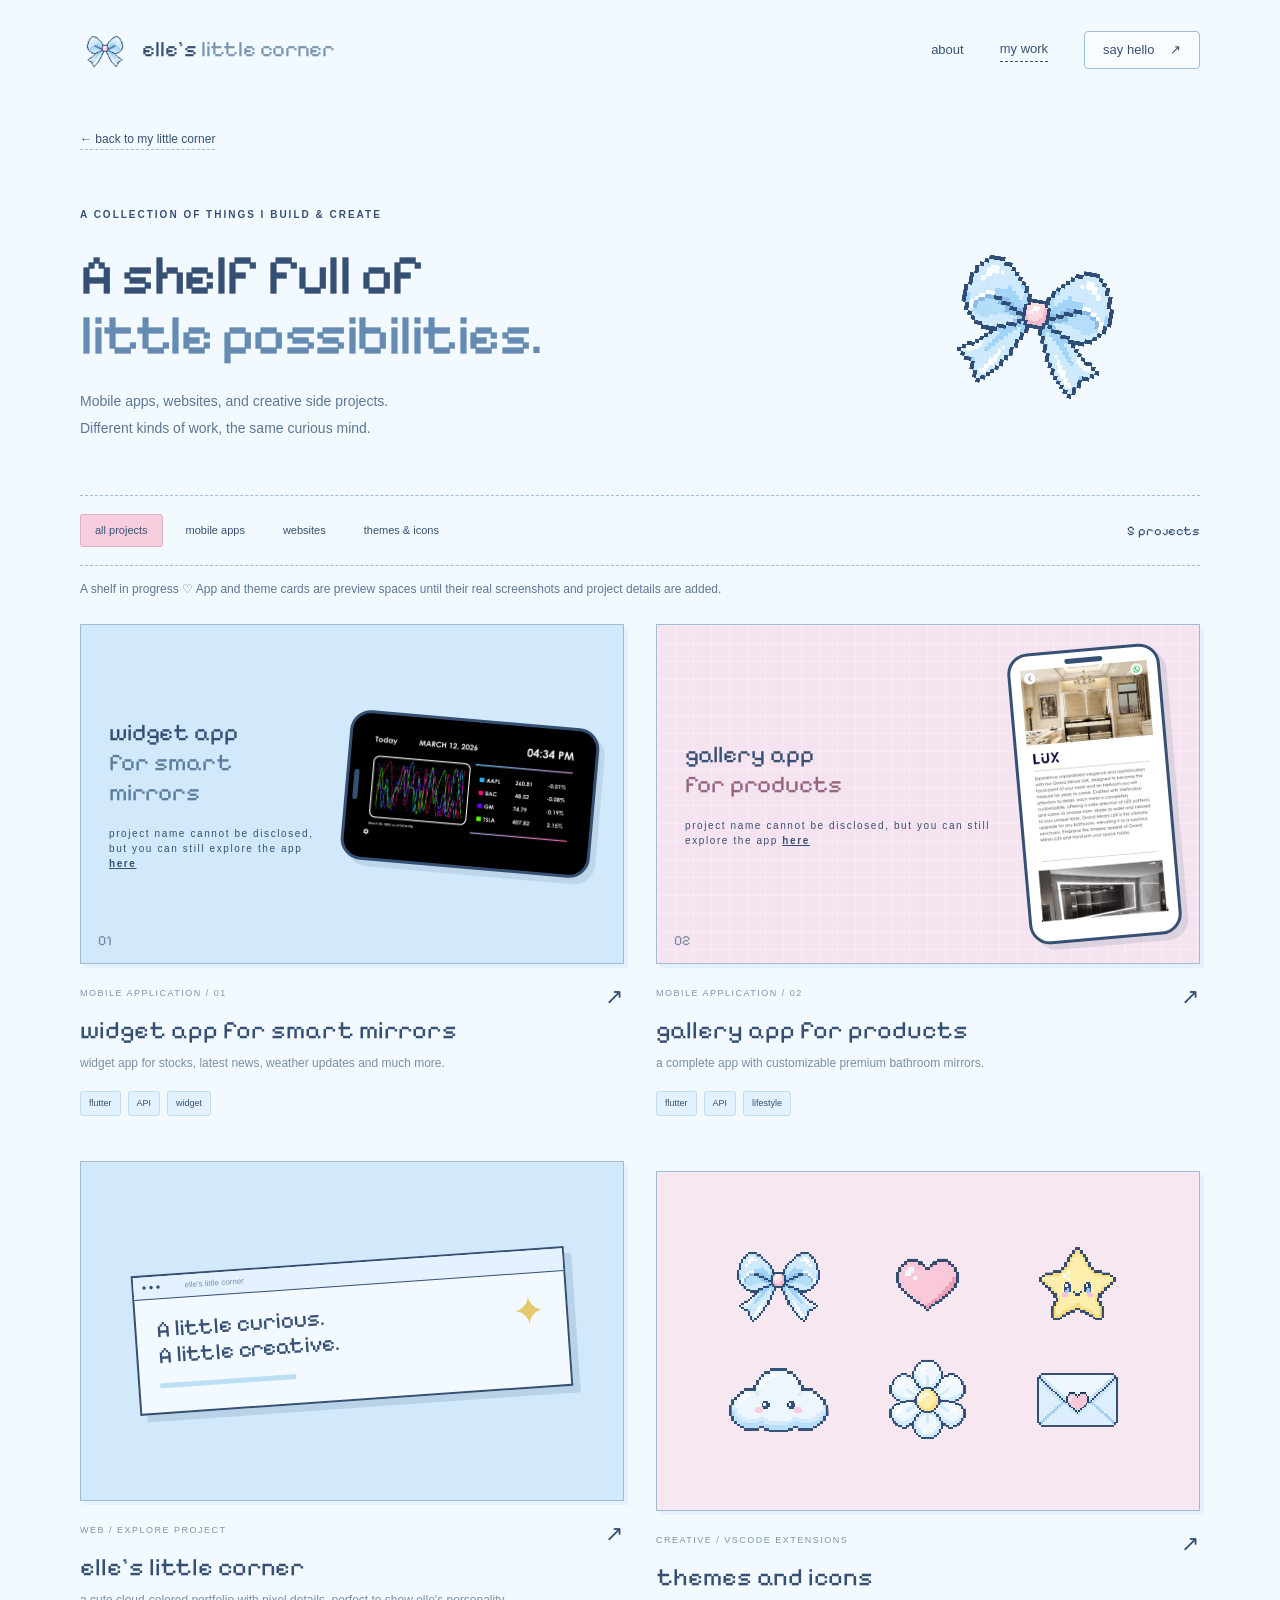
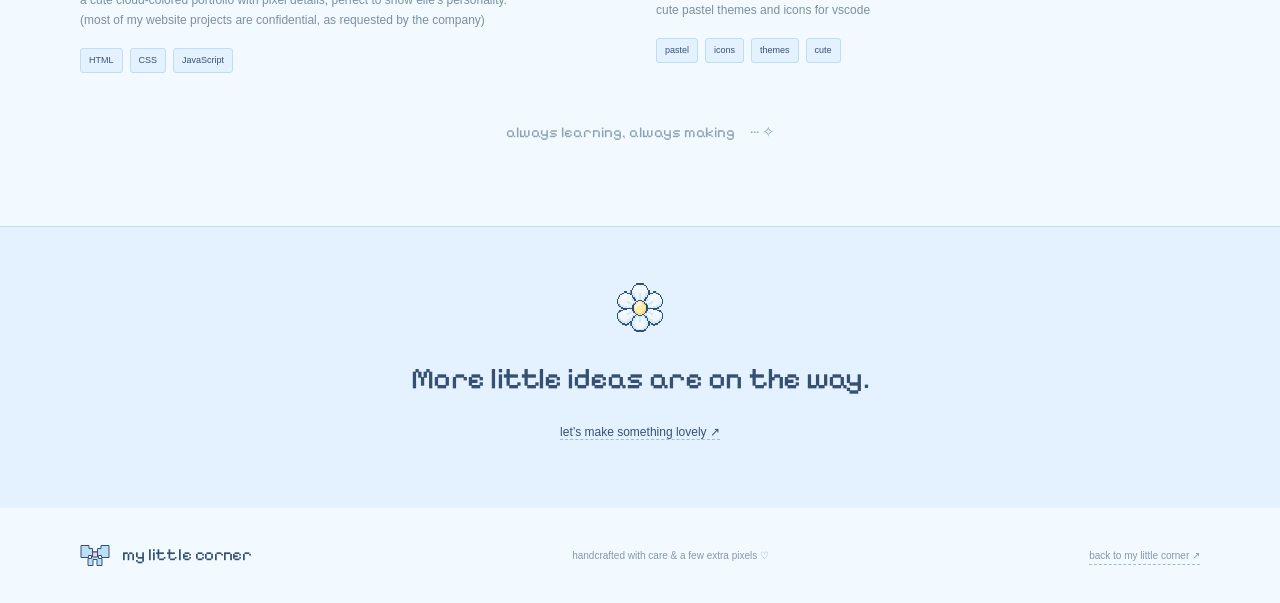
==== projects.html @ 8dd71b76 "Fresh Start" ====
<!doctype html>
<html lang="en">
    <head>
        <meta charset="utf-8" />
        <meta name="viewport" content="width=device-width, initial-scale=1.0" />
        <title>Project Shelf — Elle’s Little Corner</title>
        <meta name="description" content="Explore my mobile apps, websites, VS Code themes, and pixel icons." />
        <link rel="stylesheet" href="style.css" />
    </head>
    <body>
        <svg class="sprite-defs" xmlns="http://www.w3.org/2000/svg">
            <defs>
                <symbol id="cloud" viewBox="0 0 100 50"><path d="M10 40V20H25V10H40V0H65V10H80V20H90V30H100V50H0V40Z" fill="currentColor" /></symbol>
                <symbol id="star" viewBox="0 0 32 32"><path d="M12 0H20V10H30V20H20V32H12V20H2V10H12Z" fill="currentColor" /></symbol>
                <symbol id="heart" viewBox="0 0 24 24"><path d="M2 4H10V7H14V4H22V14H19V17H16V20H13V23H11V20H8V17H5V14H2Z" fill="currentColor" /></symbol>
                <symbol id="bow" viewBox="0 0 60 44">
                    <path d="M2 2H18V8H25V15H35V8H42V2H58V26H43V22H37V28H44V42H34V30H26V42H16V28H23V22H17V26H2Z" fill="#BCDFF5" stroke="#365074" stroke-width="2" />
                    <path d="M25 15H35V25H25Z" fill="#F8CEDF" stroke="#365074" stroke-width="2" />
                </symbol>
            </defs>
        </svg>
        <header>
            <a class="brand" href="index.html">
                <img src="icons/ribbon.png" class="header-icon" alt="Elle's Little Corner" />
                <span>elle's <span class="brand-dot">little corner</span></span>
            </a>
            <nav aria-label="Main navigation">
                <a href="index.html#about">about</a><a href="projects.html" aria-current="page">my work</a><a href="index.html#contact" class="nav-contact">say hello <span>↗</span></a>
            </nav>
        </header>
        <main class="showcase-main">
            <section class="section showcase-section" aria-labelledby="showcase-title">
                <a class="back-link" href="index.html#work">← back to my little corner</a>
                <div class="showcase-heading">
                    <div class="eyebrow">a collection of things i build &amp; create</div>
                    <h1 id="showcase-title">A shelf full of<br /><span>little possibilities.</span></h1>
                    <p>Mobile apps, websites, and creative side projects.<br />Different kinds of work, the same curious mind.</p>
                    <img src="icons/ribbon.png" alt="" class="showcase-bow" />
                </div>
                <div class="gallery-toolbar">
                    <div class="filters" aria-label="Filter projects"><button type="button" class="active" data-filter="all" aria-pressed="true">all projects</button><button type="button" data-filter="mobile" aria-pressed="false">mobile apps</button><button type="button" data-filter="web" aria-pressed="false">websites</button><button type="button" data-filter="creative" aria-pressed="false">themes &amp; icons</button></div>
                    <span id="project-count" role="status" aria-live="polite">5 projects</span>
                </div>
                <p class="showcase-note">A shelf in progress ♡ App and theme cards are preview spaces until their real screenshots and project details are added.</p>
                <div class="projects showcase-grid">
                    <button type="button" class="project" data-category="mobile" data-kind="mobile" aria-label="View mobile app project 01 placeholder">
                        <div class="project-art mobile-art mobile-art-blue">
                            <div class="mockup-label">
                                widget app<br /><em>for smart mirrors</em><span>project name cannot be disclosed, but you can still explore the app <a href="https://www.evervue.com/app/" target="_blank">here</a></span>
                            </div>
                            <div class="phone-mockup" aria-hidden="true">
                                <div class="phone-camera"></div>
                                <img src="assets/mirrorfeeds.png" class="img-responsive" />
                            </div>
                            <span class="project-num">01</span>
                        </div>
                        <div class="project-meta"><span>MOBILE APPLICATION / 01</span><span aria-hidden="true">↗</span></div>
                        <h3>widget app for smart mirrors</h3>
                        <p>widget app for stocks, latest news, weather updates and much more.</p>
                        <div class="project-tags"><span class="project-tag">flutter</span><span class="project-tag">API</span><span class="project-tag">widget</span></div>
                    </button>
                    <button type="button" class="project" data-category="mobile" data-kind="mobile" aria-label="View mobile app project 02 placeholder">
                        <div class="project-art mobile-art mobile-art-pink">
                            <div class="mockup-label">
                                gallery app<br /><em>for products</em><span>project name cannot be disclosed, but you can still explore the app <a href="https://www.evervue.com/app/" target="_blank">here</a></span>
                            </div>
                            <div class="phone-mockup phone-pink" aria-hidden="true">
                                <div class="phone-camera"></div>
                                <img src="assets/gm-ev.png" class="img-responsive" />
                            </div>
                            <span class="project-num">02</span>
                        </div>
                        <div class="project-meta"><span>MOBILE APPLICATION / 02</span><span aria-hidden="true">↗</span></div>
                        <h3>gallery app for products</h3>
                        <p>a complete app with customizable premium bathroom mirrors.</p>
                        <div class="project-tags"><span class="project-tag">flutter</span><span class="project-tag">API</span><span class="project-tag">lifestyle</span></div>
                    </button>
                    <a class="project" data-category="web" href="index.html"
                        ><div class="project-art website-art">
                            <div class="mini-browser">
                                <div>● ● ● <span>elle’s little corner</span></div>
                                <div class="mini-content">
                                    <span class="mini-sun">✦</span>
                                    <div class="web-preview-title">A little curious.<br />A little creative.</div>
                                    <i></i>
                                    <div class="mini-blocks"><b></b><b></b><b></b></div>
                                </div>
                            </div>
                        </div>
                        <div class="project-meta"><span>WEB / EXPLORE PROJECT</span><span aria-hidden="true">↗</span></div>
                        <h3>elle's little corner</h3>
                        <p>a cute cloud-colored portfolio with pixel details, perfect to show elle's personality.<br />(most of my website projects are confidential, as requested by the company)</p>
                        <div class="project-tags"><span class="project-tag">HTML</span><span class="project-tag">CSS</span><span class="project-tag">JavaScript</span></div>
                    </a>
                    <button type="button" class="project" data-category="creative" data-project="theme" data-kind="theme">
                        <div class="project-art icons-art">
                            <div class="icon-preview"><img src="icons/ribbon.png" alt="" /><img src="icons/heart.png" alt="" /><img src="icons/star.png" alt="" /><img src="icons/cloud.png" alt="" /><img src="icons/white-flower.png" alt="" /><img src="icons/envelope.png" alt="" /></div>
                        </div>
                        <div class="project-meta"><span>CREATIVE / VSCODE EXTENSIONS</span><span aria-hidden="true">↗</span></div>
                        <h3>themes and icons</h3>
                        <p>cute pastel themes and icons for vscode</p>
                        <div class="project-tags"><span class="project-tag">pastel</span><span class="project-tag">icons</span><span class="project-tag">themes</span><span class="project-tag">cute</span></div>
                    </button>
                    <!-- <button type="button" class="project" data-category="creative" data-project="theme" data-kind="theme">
                        <div class="project-art theme-art">
                            <div class="theme-preview">
                                <div class="titlebar">my-theme.json <span>✦</span></div>
                                <pre>
									<span>// a softer place to code</span>
									<span class="code-pink">const</span> littleIdea = {
									colors: <span class="code-green">"cloud &amp; blush"</span>,
									curiosity: <span class="code-pink">true</span>
									};
								</pre>
                            </div>
                        </div>
                        <div class="project-meta"><span>CREATIVE / PREVIEW PLACEHOLDER</span><span aria-hidden="true">↗</span></div>
                        <h3>A cozy corner for my editor</h3>
                        <p>A space for my VS Code theme: its color palette, editor screenshots, and installation link will go here.</p>
                        <div class="project-tags"><span class="project-tag">VS Code</span><span class="project-tag">Theme preview</span></div>
                    </button> -->
                </div>
                <div class="shelf-note">always learning, always making <span>··· ✧</span></div>
            </section>
            <section class="showcase-bottom">
                <img src="icons/white-flower.png" alt="" />
                <h2>More little ideas are on the way.</h2>
                <a class="text-link" href="index.html#contact">let’s make something lovely ↗</a>
            </section>
        </main>
        <footer>
            <a class="brand" href="index.html"
                ><svg><use href="#bow" /></svg><span>my little corner</span></a
            ><span>handcrafted with care & a few extra pixels ♡</span><a href="index.html">back to my little corner ↗</a>
        </footer>
        <dialog id="project-dialog" aria-labelledby="dialog-heading">
            <div class="titlebar"><span id="dialog-title">project-preview.txt</span><button id="close-dialog" aria-label="Close dialog">×</button></div>
            <div class="dialog-body">
                <img src="icons/heart.png" class="img-responsive" />
                <h2 id="dialog-heading">you got an idea?</h2>
                <p id="dialog-text"></p>
                <button class="button primary" id="dialog-done">got it ♡</button>
            </div>
        </dialog>
        <script src="script.js"></script>
    </body>
</html>
---- style.css ----
@import url("https://fonts.googleapis.com/css2?family=DM+Sans:wght@400;500;600;700&family=Pixelify+Sans:wght@400;500;600;700&display=swap");
:root {
    --white: #f3faff;
    --milk: #e4f2ff;
    --foam: #d1e9fa;
    --ribbon: #bcdff5;
    --pink: #f8cedf;
    --yellow: #fff2bb;
    --ink: #365074;
    --seam: #9fbbd5;
    --pixel: "Pixelify Sans", "Poppins", monospace;
}
* {
    box-sizing: border-box;
}
html {
    scroll-behavior: smooth;
    scroll-padding-top: 30px;
}
body {
    margin: 0;
    background: var(--white);
    color: var(--ink);
    font-family: "Poppins", sans-serif;
    font-size: 15px;
    line-height: 1.7;
}
button,
a {
    -webkit-tap-highlight-color: transparent;
}
a {
    color: inherit;
    text-decoration: none;
}
button {
    font: inherit;
    color: inherit;
    cursor: pointer;
}
svg {
    width: 30px;
    height: 30px;
}
.sprite-defs {
    position: absolute;
    width: 0;
    height: 0;
    overflow: hidden;
}
.preview-note {
    padding: 5px 20px;
    text-align: center;
    font-size: 10px;
    letter-spacing: 1.5px;
    background: var(--ink);
    color: var(--white);
}
.preview-note span {
    letter-spacing: 0.3px;
    margin-left: 15px;
    opacity: 0.8;
}
header {
    height: 100px;
    max-width: 1180px;
    margin: auto;
    display: flex;
    align-items: center;
    justify-content: space-between;
    padding: 0 30px;
}
.brand {
    display: flex;
    align-items: center;
    gap: 12px;
    font-family: var(--pixel);
    font-size: 22px;
    white-space: nowrap;
}
.brand svg {
    width: 40px;
    height: 35px;
}
.brand-dot {
    color: #7896b4;
}
nav {
    display: flex;
    align-items: center;
    gap: 36px;
    font-size: 13px;
}
.nav-contact {
    border: 1px solid var(--seam);
    padding: 7px 18px;
    background: #fff8;
    border-radius: 4px;
}
.nav-contact span {
    margin-left: 12px;
}
.hero {
    position: relative;
    max-width: 1180px;
    margin: auto;
    min-height: 620px;
    padding: 74px 30px 90px;
    display: grid;
    grid-template-columns: 1.1fr 1fr;
    align-items: center;
    gap: 65px;
}
.hero:before {
    content: "";
    position: absolute;
    z-index: -1;
    inset: 15px -65px -15px;
    background: radial-gradient(ellipse at 80% 50%, #d1e9fa99, transparent 70%);
}
.eyebrow {
    font-size: 10px;
    text-transform: uppercase;
    letter-spacing: 2px;
    font-weight: 700;
    display: flex;
    align-items: center;
    gap: 9px;
}
.status-dot {
    height: 7px;
    width: 7px;
    background: #89b6a5;
    box-shadow: 0 0 0 4px #89b6a51a;
}
h1 {
    font: 500 clamp(40px, 4.4vw, 62px) / 1.08 var(--pixel);
    letter-spacing: -1.5px;
    margin: 26px 0 22px;
}
h1 span {
    color: #668bb2;
}
.hero p {
    font-size: 15px;
    color: #657e9b;
    line-height: 1.9;
}
.hero-actions {
    display: flex;
    align-items: center;
    gap: 27px;
    margin-top: 30px;
}
.button {
    border: 1px solid var(--ink);
    padding: 12px 22px;
    background: var(--pink);
    font-size: 13px;
    display: inline-flex;
    align-items: center;
    justify-content: center;
    gap: 22px;
    box-shadow: 3px 3px 0 var(--ink);
    transition:
        transform 0.15s,
        box-shadow 0.15s;
    border-radius: 2px;
}
.button:hover {
    transform: translate(2px, 2px);
    box-shadow: 1px 1px 0 var(--ink);
}
.text-link {
    font-size: 12px;
    border-bottom: 1px dashed var(--seam);
}
.hand-note {
    font-family: var(--pixel);
    font-size: 15px;
    transform: rotate(-3deg);
    margin-top: 32px;
    color: #87a1b9;
}
.hand-note span {
    font-size: 25px;
    margin-left: 10px;
}
.cloud {
    position: absolute;
    color: #fff;
    z-index: -1;
}
.cloud-one {
    width: 110px;
    height: 60px;
    top: 8px;
    left: 50%;
}
.cloud-two {
    width: 120px;
    height: 60px;
    right: -50px;
    bottom: 65px;
}
.star {
    position: absolute;
    color: var(--yellow);
    filter: drop-shadow(1px 1px 0 #b1b8bb);
}
.star-one {
    width: 25px;
    top: 58px;
    right: 25px;
    transform: rotate(12deg);
}
.star-two {
    width: 17px;
    bottom: 73px;
    left: 45%;
}
.hero-art {
    position: relative;
    align-self: center;
    padding-top: 30px;
    isolation: isolate;
}
.floating-label {
    font: 15px var(--pixel);
    position: absolute;
    top: -6px;
    right: 34px;
    transform: rotate(5deg);
    background: var(--yellow);
    padding: 9px 14px;
    border: 1px solid #c9c29e;
    box-shadow: 3px 3px 0 #c9c29e55;
}
.computer {
    border: 3px solid var(--ink);
    background: var(--foam);
    padding: 0 12px;
    border-radius: 12px 12px 8px 8px;
    box-shadow: 7px 7px 0 #9fbbd54d;
    transform: rotate(-2deg);
}
.computer-top {
    display: flex;
    justify-content: space-between;
    padding: 10px 2px;
    font: 13px var(--pixel);
}
.window-actions {
    letter-spacing: 5px;
}
.computer-screen {
    position: relative;
    overflow: hidden;
    height: 290px;
    background: var(--milk);
    border: 2px solid var(--ink);
    box-shadow: inset 3px 3px 0 #9fbbd566;
    text-align: center;
    background-image: linear-gradient(#fff5 1px, transparent 1px), linear-gradient(90deg, #fff5 1px, transparent 1px);
    background-size: 18px 18px;
}
.screen-stars {
    position: absolute;
    left: 22px;
    right: 22px;
    top: 20px;
    color: #e8c97c;
    display: flex;
    justify-content: space-between;
}
.screen-stars span {
    color: #9fbbd5;
    padding-top: 30px;
}
.pixel-friend {
    position: relative;
    width: 174px;
    height: 100px;
    margin: 38px auto 4px;
}
.friend-face {
    position: absolute;
    left: 37px;
    top: 8px;
    width: 100px;
    height: 82px;
    background: #fff;
    border: 3px solid var(--ink);
    border-radius: 36% 36% 32% 32%;
    box-shadow: inset 0 -7px 0 #e4f2ff;
}
.ear {
    position: absolute;
    width: 46px;
    height: 52px;
    top: 15px;
    background: white;
    border: 3px solid var(--ink);
    border-radius: 50% 20% 50% 40%;
}
.ear.left {
    left: 2px;
    transform: rotate(22deg);
}
.ear.right {
    right: 2px;
    transform: rotate(-22deg);
}
.eye {
    position: absolute;
    width: 6px;
    height: 8px;
    background: var(--ink);
    top: 29px;
}
.eye.left {
    left: 23px;
}
.eye.right {
    right: 23px;
}
.blush {
    position: absolute;
    background: var(--pink);
    width: 16px;
    height: 7px;
    top: 44px;
}
.blush.left {
    left: 11px;
}
.blush.right {
    right: 11px;
}
.mouth {
    position: absolute;
    top: 31px;
    left: 40px;
    font: bold 22px sans-serif;
}
.friend-bow {
    position: absolute;
    top: -3px;
    right: 28px;
    width: 42px;
}
.screen-caption {
    font: 22px var(--pixel);
}
.loading-bar {
    width: 115px;
    height: 10px;
    border: 1px solid var(--ink);
    padding: 2px;
    margin: 14px auto 6px;
    background: white;
}
.loading-bar span {
    display: block;
    width: 75%;
    height: 4px;
    background: var(--pink);
    background-image: linear-gradient(90deg, transparent 7px, #fff 7px, #fff 9px);
    background-size: 9px 4px;
}
.computer-screen small {
    font-size: 9px;
    letter-spacing: 1px;
}
.screen-floor {
    height: 7px;
    position: absolute;
    bottom: 0;
    width: 100%;
    background: #bcdff588;
}
.computer-bottom {
    height: 36px;
    display: flex;
    align-items: center;
    gap: 7px;
}
.computer-bottom span {
    margin-right: auto;
    font-size: 20px;
    color: #7796b5;
}
.computer-bottom i {
    width: 5px;
    height: 5px;
    background: var(--ink);
}
.stand {
    height: 35px;
    width: 62px;
    border: 2px solid var(--ink);
    border-top: 0;
    background: var(--ribbon);
    margin: 0 auto;
    transform: skew(-5deg);
}
.stand-base {
    height: 10px;
    border: 2px solid var(--ink);
    width: 150px;
    margin: -2px auto 15px;
    background: var(--foam);
}
.keyboard {
    width: 270px;
    height: 36px;
    border: 2px solid var(--seam);
    margin: auto;
    background: repeating-linear-gradient(90deg, transparent 0, transparent 15px, #9fbbd5 15px, #9fbbd5 17px), repeating-linear-gradient(0deg, #e4f2ff 0, #e4f2ff 10px, #9fbbd5 10px, #9fbbd5 12px);
    transform: skew(-17deg);
    box-shadow: 3px 3px 0 #bcdff5;
}
.art-heart {
    position: absolute;
    width: 38px;
    height: 38px;
    left: -20px;
    top: 130px;
    color: var(--pink);
    transform: rotate(-12deg);
}
.art-star {
    position: absolute;
    width: 35px;
    right: -18px;
    bottom: 103px;
    color: var(--yellow);
    filter: drop-shadow(1px 1px 0 #b3ad8e);
}
.sticker {
    background: var(--pink);
    border: 1px dashed #b584a2;
    text-align: center;
    position: absolute;
    left: -28px;
    bottom: 13px;
    font: 14px var(--pixel);
    padding: 11px 14px;
    transform: rotate(-9deg);
}
.sticker strong {
    font-weight: 400;
}
.ribbon {
    border-block: 1px solid var(--ribbon);
    background: var(--milk);
    display: flex;
    justify-content: center;
    gap: 60px;
    padding: 15px 20px;
    font: 14px var(--pixel);
}
.section {
    max-width: 1120px;
    margin: auto;
    padding: 85px 0;
}
.section-heading {
    display: flex;
    align-items: center;
    justify-content: space-between;
}
h2 {
    font: 500 37px/1.2 var(--pixel);
    margin: 12px 0 0;
    letter-spacing: -0.5px;
}
h2 > span {
    color: #92aec7;
}
.section-note {
    font: 18px var(--pixel);
    transform: rotate(-5deg);
    color: #7997b2;
}
.about-grid {
    display: grid;
    grid-template-columns: 270px 1fr 180px;
    gap: 46px;
    align-items: center;
    margin-top: 34px;
}
.window {
    border: 1px solid var(--seam);
    box-shadow: 5px 5px 0 var(--foam);
    border-radius: 5px;
    overflow: hidden;
    background: #fff9;
}
.titlebar {
    padding: 8px 12px;
    background: var(--milk);
    display: flex;
    justify-content: space-between;
    font: 12px var(--pixel);
    border-bottom: 1px solid var(--seam);
}
.profile-body {
    text-align: center;
    padding: 23px 17px;
}
.portrait-placeholder {
    position: relative;
    background: var(--foam);
    width: 175px;
    height: 140px;
    margin: 0 auto 16px;
    display: flex;
    flex-direction: column;
    align-items: center;
    justify-content: center;
    font: 16px var(--pixel);
    color: #6784a0;
    line-height: 1.3;
}
.portrait-placeholder svg {
    width: 50px;
    height: 40px;
    margin-bottom: 8px;
}
.pixel-spark {
    position: absolute;
    right: -12px;
    top: 10px;
    color: #e4c86c;
    font-size: 35px;
}
.profile-name {
    font: 22px var(--pixel);
}
.profile-location {
    display: block;
    font-size: 10px;
    margin-top: 5px;
    color: #7890a8;
}
.about-copy h3 {
    font: 26px/1.2 var(--pixel);
    margin: 0 0 15px;
}
.about-copy p {
    font-size: 13px;
    line-height: 1.85;
    color: #6b829b;
    margin: 12px 0;
}
.skill-label {
    font-size: 9px;
    font-weight: bold;
    letter-spacing: 1.4px;
    text-transform: uppercase;
    margin: 20px 0 10px;
}
.chips {
    display: flex;
    flex-wrap: wrap;
    gap: 7px;
}
.chips span,
.project-tag {
    background: var(--milk);
    border: 1px solid var(--ribbon);
    padding: 4px 10px;
    font-size: 10px;
    border-radius: 3px;
}
.chips span:last-child {
    background: #fff2bb77;
    border-color: #e7ddb4;
}
.sticky {
    align-self: start;
    background: var(--yellow);
    padding: 25px 16px 12px;
    transform: rotate(5deg);
    font: 21px/1.3 var(--pixel);
    text-align: center;
    margin-top: 30px;
    box-shadow: 3px 4px 0 #eae0bb80;
    position: relative;
}
.sticky:before {
    content: "";
    position: absolute;
    top: -10px;
    left: 50px;
    width: 65px;
    height: 20px;
    background: #d1e9faa8;
    transform: rotate(-9deg);
}
.sticky svg {
    color: #d2b96a;
    width: 22px;
    margin-bottom: 6px;
}
.sticky span {
    display: block;
}
.sticky strong {
    font-weight: 500;
}
.sticky div {
    font-size: 30px;
    margin-top: 8px;
    color: #b99b62;
}
.work {
    border-top: 1px dashed var(--ribbon);
}
.section-intro {
    font-size: 13px;
    color: #7c92aa;
    margin: 15px 0 30px;
}
.filters {
    display: flex;
    gap: 8px;
}
.filters button {
    font-size: 11px;
    background: none;
    border: 1px solid transparent;
    border-radius: 3px;
    padding: 6px 14px;
}
.filters .active {
    background: var(--milk);
    border-color: var(--ribbon);
}
.projects {
    display: grid;
    grid-template-columns: 1fr 1fr;
    gap: 32px;
}
.project {
    text-align: left;
    background: none;
    border: 0;
    padding: 0;
    display: block;
}
.project[hidden] {
    display: none;
}
.project-art {
    height: 268px;
    border: 1px solid var(--seam);
    position: relative;
    display: flex;
    align-items: center;
    justify-content: center;
    overflow: hidden;
    transition: transform 0.2s;
    box-shadow: 4px 4px 0 var(--milk);
}
.project:hover .project-art {
    transform: translateY(-4px);
}
.art-one {
    background: var(--foam);
    background-image: radial-gradient(var(--seam) 0.8px, transparent 0.8px);
    background-size: 13px 13px;
}
.mini-browser {
    border: 2px solid var(--ink);
    width: 80%;
    background: var(--white);
    box-shadow: 7px 7px 0 #9fbbd580;
    transform: rotate(-4deg);
}
.mini-browser > div:first-child {
    font-size: 8px;
    padding: 4px 8px;
    border-bottom: 1px solid var(--ink);
    background: var(--milk);
}
.mini-browser > div:first-child span {
    margin-left: 22px;
    opacity: 0.6;
}
.mini-content {
    padding: 17px 20px;
}
.mini-sun {
    float: right;
    color: #e4c86c;
    font-size: 40px;
    line-height: 1;
}
.mini-content > i {
    display: block;
    height: 8px;
    background: var(--seam);
    width: 52%;
    margin: 7px 0;
}
.mini-content > i:nth-child(3) {
    width: 35%;
    background: var(--ribbon);
    height: 5px;
}
.mini-blocks {
    display: flex;
    gap: 8px;
    clear: both;
}
.mini-blocks a {
    background: var(--pink);
    width: 33.3%;
    height: 70px;
    border: 1px solid var(--seam);
    text-align: center;
    color: #365074 !important;
    display: flex;
    justify-content: center;
    align-items: center;
    padding: 0 7px;
}
.mini-blocks a:nth-child(2) {
    background: var(--yellow);
}
.mini-blocks a:nth-child(3) {
    background: var(--foam);
}
.project-num {
    position: absolute;
    bottom: 14px;
    left: 17px;
    font: 14px var(--pixel);
    opacity: 0.6;
}
.art-two {
    background: #f8cedf88;
    gap: 25px;
}
.art-word {
    font: 29px/1.1 var(--pixel);
}
.art-word em {
    font-style: normal;
    color: #a16d8a;
}
.pixel-flower {
    width: 70px;
    position: relative;
    align-self: center;
    padding-bottom: 60px;
}
.pixel-flower > span {
    font-size: 85px;
    line-height: 1;
    color: var(--white);
    text-shadow: 2px 2px 0 var(--ink);
}
.pixel-flower i {
    position: absolute;
    height: 68px;
    width: 5px;
    background: #83a99c;
    left: 32px;
    top: 60px;
}
.pixel-flower b {
    position: absolute;
    width: 25px;
    height: 12px;
    background: #83a99c;
    left: 36px;
    top: 95px;
    border-radius: 0 10px 0 10px;
    transform: rotate(-20deg);
}
.project-meta {
    display: flex;
    justify-content: space-between;
    font-size: 9px;
    letter-spacing: 1.5px;
    margin-top: 22px;
    color: #7d93ac;
}
.project-meta > span:last-child {
    font-size: 22px;
    line-height: 1;
    color: var(--ink);
}
.project h3 {
    font: 25px var(--pixel);
    margin: 7px 0;
}
.project p {
    font-size: 12px;
    color: #7a8fa6;
    margin: 8px 0 17px;
}
.project-tag {
    font-size: 9px;
    padding: 4px 8px;
}
.shelf-note {
    text-align: center;
    font: 15px var(--pixel);
    color: #8aa2b9;
    margin-top: 50px;
}
.shelf-note span {
    margin-left: 12px;
}
.contact {
    max-width: none;
    background: var(--milk);
    text-align: center;
    position: relative;
    border-top: 1px solid var(--ribbon);
    padding: 70px 20px 65px;
    overflow: hidden;
}
.contact .eyebrow {
    justify-content: center;
}
.contact h2 {
    font-size: 46px;
    margin-top: 20px;
}
.contact h2 span {
    color: #7596b8;
}
.contact p {
    font-size: 13px;
    color: #7890aa;
    margin: 21px 0;
}
.contact .button {
    margin: 7px 0;
}
.button svg {
    width: 15px;
    height: 15px;
}
.contact .contact-detail {
    font-size: 10px;
    margin-top: 18px;
}
.contact-cloud {
    position: absolute;
    width: 160px;
    height: 80px;
    color: var(--white);
    left: 8%;
    top: 100px;
}
.contact-star {
    position: absolute;
    right: 14%;
    bottom: 90px;
    width: 45px;
    height: 45px;
    color: var(--yellow);
    transform: rotate(12deg);
}
footer {
    max-width: 1180px;
    margin: auto;
    display: flex;
    align-items: center;
    justify-content: space-between;
    padding: 30px;
    font-size: 10px;
    color: #8298ae;
}
footer .brand {
    font-size: 17px;
    color: var(--ink);
}
footer .brand svg {
    width: 30px;
}
footer > a:last-child {
    border-bottom: 1px dashed var(--seam);
}
dialog {
    padding: 0;
    border: 2px solid var(--ink);
    border-radius: 6px;
    background: var(--white);
    color: var(--ink);
    max-width: 470px;
    width: calc(100% - 40px);
    box-shadow: 8px 8px 0 #9fbbd560;
}
dialog::backdrop {
    background: #36507465;
    backdrop-filter: blur(4px);
}
dialog .titlebar {
    font-size: 14px;
    align-items: center;
}
dialog .titlebar button {
    background: none;
    border: 0;
    font-size: 22px;
    line-height: 1;
}
.dialog-body {
    padding: 35px;
    text-align: center;
}
.dialog-body img {
    max-width: 100px;
}
.dialog-body h2 {
    font-size: 30px;
}
.dialog-body p {
    font-size: 13px;
    line-height: 1.8;
    margin: 20px 0 25px;
}
:focus-visible {
    outline: 3px solid #7596b8;
    outline-offset: 5px;
}
a:hover {
    color: #7596b8;
}

.header-icon {
    width: 50px;
    height: 50px;
}

.img-responsive {
    display: inline-block;
    max-width: 100%;
    height: auto !important;
    width: 100% !important;
    margin-bottom: -6px;
}

@media (min-width: 1500px) {
    .hero {
        padding-top: 95px;
        padding-bottom: 110px;
        min-height: 690px;
    }
}
@media (max-width: 1200px) {
    .section {
        margin-inline: 40px;
    }
    .contact {
        margin-inline: 0;
    }
    .hero {
        gap: 40px;
        padding-inline: 40px;
    }
    .cloud-two {
        right: 0;
    }
    .hero:before {
        inset-inline: 0;
    }
    .about-grid {
        gap: 30px;
        grid-template-columns: 240px 1fr 150px;
    }
    .ribbon {
        gap: 30px;
        font-size: 12px;
    }
}
@media (max-width: 850px) {
    header {
        height: 85px;
    }
    .hero {
        grid-template-columns: 1fr 1fr;
        gap: 25px;
        padding: 55px 30px 70px;
        min-height: 570px;
    }
    h1 {
        font-size: 42px;
    }
    .hero-actions {
        gap: 18px;
        flex-wrap: wrap;
    }
    .hero-art {
        transform: scale(0.9);
        transform-origin: center;
    }
    .floating-label {
        font-size: 12px;
        right: 0;
    }
    .computer-screen {
        height: 185px;
    }
    .about-grid {
        grid-template-columns: 220px 1fr;
    }
    .sticky {
        display: none;
    }
    .ribbon span:last-child {
        display: none;
    }
    .section {
        margin-inline: 30px;
        padding-block: 60px;
    }
    .contact {
        margin: 0;
    }
    .project-art {
        height: 220px;
    }
    .art-word {
        font-size: 23px;
    }
    .art-two {
        gap: 13px;
    }
    .contact-cloud {
        left: -50px;
    }
    footer {
        gap: 20px;
    }
    footer > span {
        text-align: center;
    }
}
@media (max-width: 620px) {
    .preview-note {
        font-size: 9px;
        letter-spacing: 1px;
    }
    .preview-note span {
        display: none;
    }
    header {
        height: 80px;
        padding: 0 20px;
    }
    .brand {
        font-size: 17px;
        gap: 6px;
    }
    .brand svg {
        width: 31px;
    }
    nav {
        gap: 16px;
        font-size: 11px;
    }
    nav .nav-contact {
        display: none;
    }
    .hero {
        grid-template-columns: 1fr;
        padding: 35px 24px 50px;
        gap: 30px;
        overflow: hidden;
    }
    .hero-copy {
        position: relative;
        z-index: 1;
    }
    .eyebrow {
        font-size: 8px;
        letter-spacing: 1.5px;
    }
    h1 {
        font-size: 48px;
        margin: 22px 0;
    }
    .hero p {
        font-size: 13px;
    }
    .hero-actions {
        margin-top: 24px;
        gap: 24px;
    }
    .hand-note {
        display: none;
    }
    .hero-art {
        width: 310px;
        max-width: 90%;
        margin: 10px auto 0;
        transform: none;
        padding-top: 32px;
    }
    .computer-screen {
        height: 200px;
    }
    .floating-label {
        right: 7px;
        top: -2px;
    }
    .screen-caption {
        font-size: 21px;
    }
    .sticker {
        font-size: 12px;
        left: -14px;
        bottom: 10px;
    }
    .keyboard {
        width: 225px;
    }
    .cloud-one {
        left: auto;
        right: 0;
        top: 15px;
        opacity: 0.7;
    }
    .star-one {
        top: 78px;
        right: 25px;
        width: 18px;
    }
    .star-two {
        display: none;
    }
    .ribbon {
        gap: 25px;
        font-size: 11px;
        padding: 12px;
    }
    .ribbon span:nth-child(3) {
        display: none;
    }
    .section {
        margin: 0 24px;
        padding: 48px 0;
    }
    h2 {
        font-size: 30px;
    }
    .section-note {
        display: none;
    }
    .about-grid {
        grid-template-columns: 1fr;
        gap: 30px;
        margin-top: 26px;
    }
    .profile-window {
        max-width: 285px;
        width: 100%;
        margin: auto;
    }
    .about-copy h3 {
        font-size: 27px;
    }
    .about-copy p {
        font-size: 13px;
    }
    .projects {
        grid-template-columns: 1fr;
        gap: 35px;
    }
    .section-heading {
        align-items: end;
        gap: 12px;
    }
    .filters {
        gap: 0;
    }
    .filters button {
        padding: 5px 9px;
        font-size: 9px;
    }
    .section-intro {
        margin-bottom: 25px;
    }
    .project-art {
        height: 240px;
    }
    .art-word {
        font-size: 29px;
    }
    .art-two {
        gap: 25px;
    }
    .shelf-note {
        margin-top: 33px;
    }
    .contact {
        margin: 0;
        padding: 50px 24px;
    }
    .contact h2 {
        font-size: 37px;
    }
    .contact-cloud {
        width: 100px;
        left: -45px;
        top: 80px;
    }
    .contact-star {
        right: 5%;
        bottom: 50px;
        width: 20px;
    }
    footer {
        padding: 25px 20px;
        flex-wrap: wrap;
        gap: 12px;
    }
    footer .brand {
        font-size: 16px;
    }
    footer > span {
        order: 3;
        width: 100%;
        text-align: left;
        font-size: 9px;
    }
    .dialog-body {
        padding: 25px;
    }
}
@media (prefers-reduced-motion: reduce) {
    html {
        scroll-behavior: auto;
    }
    * {
        transition: none !important;
    }
}

/* Mobile development toolkit and app shelf. */
.build-window {
    margin: 30px 0 46px;
}
.build-flow {
    display: grid;
    grid-template-columns: repeat(3, minmax(0, 1fr));
}
.build-step {
    padding: 28px;
}
.build-step + .build-step {
    border-left: 1px dashed var(--ribbon);
}
.step-number {
    font: 12px var(--pixel);
    color: #5c7796;
}
.tech-heading {
    display: flex;
    align-items: center;
    gap: 12px;
    margin: 18px 0 12px;
}
.tech-heading h3 {
    font: 28px var(--pixel);
    margin: 0;
}
.tech-icon {
    display: grid;
    place-items: center;
    width: 43px;
    height: 43px;
    flex-shrink: 0;
    background: var(--foam);
    border: 1px solid var(--seam);
    box-shadow: 3px 3px 0 var(--ribbon);
    font: 22px var(--pixel);
}
.build-step:nth-child(2) .tech-icon {
    background: var(--pink);
    box-shadow: 3px 3px 0 #efd6e1;
}
.build-step:nth-child(3) .tech-icon {
    background: var(--yellow);
    box-shadow: 3px 3px 0 #eee3b6;
}
.build-step p {
    font-size: 13px;
    line-height: 1.85;
    margin: 0 0 18px;
}
.step-caption {
    font: 13px var(--pixel);
    color: #5c7796;
}
.build-summary {
    display: flex;
    gap: 12px;
    align-items: center;
    padding: 13px 28px;
    background: var(--milk);
    border-top: 1px solid var(--ribbon);
    font-size: 11px;
}
.build-summary > span {
    font-size: 20px;
    color: #9c8033;
}
.apps-heading {
    display: flex;
    align-items: end;
    justify-content: space-between;
    gap: 20px;
}
.apps-heading h3 {
    font: 28px var(--pixel);
    margin: 10px 0 0;
}
.showcase-note {
    font-size: 12px;
    color: #5c7796;
    margin: 13px 0 25px;
}
.mobile-art {
    height: 340px;
    gap: 26px;
    padding: 20px 28px;
}
.mobile-art-blue {
    background-color: var(--foam);
    background-image: radial-gradient(var(--seam) 0.7px, transparent 0.7px);
    background-size: 14px 14px;
}
.mobile-art-pink {
    background-color: #f8cedf80;
    background-image: linear-gradient(#ffffff55 1px, transparent 1px), linear-gradient(90deg, #ffffff55 1px, transparent 1px);
    background-size: 18px 18px;
}
.mockup-label {
    font: 24px/1.25 var(--pixel);
    flex: 1;
}
.mockup-label em {
    color: #5d7e9e;
    font-style: normal;
}
.mobile-art-pink .mockup-label em {
    color: #976480;
}
.mockup-label > span {
    display: block;
    margin-top: 18px;
    font: 10px/1.5 sans-serif;
    letter-spacing: 1.6px;
}
.mockup-label > span a,
a.pop-up-link,
a.email-link {
    text-decoration: underline;
    font-weight: 700;
}
.phone-mockup {
    width: 250px;
    height: 150px;
    flex-shrink: 0;
    border: 3px solid var(--ink);
    border-radius: 21px;
    padding: 14px 10px 10px;
    position: relative;
    box-shadow: 6px 6px 0 #36507420;
    transform: rotate(5deg);
}
.mobile-art-blue .phone-mockup {
    background-color: #000;
}
.mobile-art-pink .phone-mockup {
    width: 153px;
    height: 292px;
    background-color: #fff;
}
.phone-pink {
    transform: rotate(-5deg);
}
.phone-camera {
    position: absolute;
    width: 5px;
    height: 30px;
    border-radius: 8px;
    top: calc(50% - 15px);
    left: 5px;
    background: var(--ink);
}
.mobile-art-pink .phone-camera {
    width: 38px;
    height: 5px;
    top: 6px;
    left: calc(50% - 19px);
}
.phone-status {
    display: flex;
    justify-content: space-between;
    font-size: 6px;
}
.phone-status > span {
    font-size: 5px;
}
.phone-content {
    padding-top: 14px;
}
.phone-greeting {
    font: 13px var(--pixel);
}
.phone-lines {
    margin-top: 8px;
}
.phone-lines i {
    display: block;
    width: 65%;
    height: 3px;
    margin: 4px 0;
    background: var(--ribbon);
}
.phone-lines i + i {
    width: 45%;
}
.phone-feature {
    background: var(--milk);
    border: 1px solid var(--ribbon);
    display: flex;
    align-items: center;
    padding: 7px 4px;
    margin: 12px 0;
    gap: 4px;
}
.phone-feature img {
    width: 51px;
    height: 57px;
    object-fit: contain;
    image-rendering: pixelated;
}
.phone-feature > span {
    font: 10px/1.3 var(--pixel);
}
.phone-tiles {
    display: flex;
    gap: 6px;
}
.phone-tiles i {
    width: 50%;
    height: 30px;
    border: 1px solid #d3bfca;
    background: var(--pink);
}
.phone-tiles i + i {
    background: var(--yellow);
    border-color: #ddd4aa;
}
.phone-list i {
    display: block;
    height: 8px;
    margin-top: 9px;
    background: var(--milk);
    border-left: 11px solid var(--ribbon);
}
.phone-nav {
    position: absolute;
    bottom: 10px;
    inset-inline: 12px;
    border-top: 1px solid var(--ribbon);
    padding-top: 5px;
    display: flex;
    justify-content: space-around;
    font-size: 12px;
}
.phone-nav span {
    color: #a16686;
}
.phone-search {
    font-size: 10px;
    background: var(--milk);
    padding: 5px;
    margin-top: 10px;
}
.phone-search > span {
    font-size: 6px;
}
.phone-pink .phone-feature {
    background: #f8cedf60;
    border-color: #e6bfce;
}
.phone-pink .phone-feature img {
    height: 72px;
}
.project-tags {
    display: flex;
    flex-wrap: wrap;
    gap: 7px;
}
@media (max-width: 1000px) {
    .build-step {
        padding: 22px;
    }
    .mobile-art {
        gap: 12px;
        padding-inline: 20px;
    }
    .mockup-label {
        font-size: 19px;
    }
}
@media (max-width: 760px) {
    .build-flow {
        grid-template-columns: 1fr;
    }
    .build-step + .build-step {
        border-left: 0;
        border-top: 1px dashed var(--ribbon);
    }
    .build-step p {
        margin-bottom: 10px;
    }
    .tech-heading {
        margin-top: 12px;
    }
    .build-summary {
        padding: 15px 22px;
    }
    .mobile-art {
        height: 325px;
    }
    .mockup-label {
        display: none;
    }
}
@media (max-width: 620px) {
    .apps-heading {
        align-items: start;
        flex-direction: column;
        gap: 13px;
    }
    .phone-mockup {
        width: 210px;
        height: 120px;
    }
    .mockup-label {
        display: block;
        font-size: 22px;
    }
    .mobile-art {
        padding-inline: 20px;
        gap: 16px;
    }
    .build-window {
        margin-bottom: 35px;
    }
    .work .section-note {
        display: none;
    }
}
@media (max-width: 360px) {
    .mockup-label {
        font-size: 18px;
    }
    .phone-mockup {
        width: 140px;
    }
}

/* Toolkit overview and dedicated project showcase. */
.work-intro {
    max-width: 780px;
    font-size: 14px;
    line-height: 1.9;
    color: var(--ink);
}
.build-step {
    min-width: 0;
}
.build-step .chips {
    margin-top: 22px;
}
.build-step .chips span:last-child {
    background: var(--milk);
    border-color: var(--ribbon);
}
.build-summary .toolkit-star {
    width: 35px;
    height: 35px;
    object-fit: contain;
    image-rendering: pixelated;
    flex-shrink: 0;
}
.build-summary .ai-note {
    color: var(--ink);
    font: 12px/1.8 sans-serif;
}
.showcase-cta {
    display: flex;
    gap: 25px;
    align-items: center;
    justify-content: space-between;
}
.showcase-cta h3 {
    font: 27px var(--pixel);
    margin: 0 0 8px;
}
.showcase-cta p {
    font-size: 13px;
    color: #5c7796;
    margin: 0;
}
.showcase-cta .button {
    flex-shrink: 0;
}
.back-link {
    display: inline-block;
    font-size: 12px;
    border-bottom: 1px dashed var(--seam);
}
.showcase-section {
    padding-top: 25px;
}
.showcase-heading {
    position: relative;
    padding: 55px 0 40px;
}
.showcase-heading h1 {
    margin: 22px 0;
}
.showcase-heading p {
    font-size: 14px;
    line-height: 1.9;
    color: #5c7796;
}
.showcase-bow {
    position: absolute;
    width: 210px;
    height: 210px;
    object-fit: contain;
    right: 60px;
    top: 65px;
    image-rendering: pixelated;
    transform: rotate(10deg);
}
.gallery-toolbar {
    display: flex;
    justify-content: space-between;
    align-items: center;
    gap: 20px;
    padding-block: 18px;
    border-block: 1px dashed var(--seam);
}
.gallery-toolbar .filters {
    flex-wrap: wrap;
}
.gallery-toolbar .filters .active {
    background: var(--pink);
    border-color: #d7b3c4;
}
#project-count {
    font: 13px var(--pixel);
    flex-shrink: 0;
}
.showcase-grid {
    row-gap: 45px;
}
.showcase-grid .project-art {
    height: 340px;
}
.website-art {
    background: var(--foam);
    background-image: radial-gradient(var(--seam) 0.7px, transparent 0.7px);
    background-size: 14px 14px;
}
.web-preview-title {
    font: 23px/1.15 var(--pixel);
    margin-bottom: 15px;
}
.icons-art {
    background: #f8cedf70;
}
.icon-preview {
    display: grid;
    grid-template-columns: repeat(3, 1fr);
    width: 83%;
}
.icon-preview img {
    width: 100%;
    height: 115px;
    object-fit: contain;
    image-rendering: pixelated;
}
.theme-art {
    background: var(--yellow);
    padding: 30px;
}
.theme-preview {
    width: 100%;
    background: var(--white);
    border: 2px solid var(--ink);
    box-shadow: 6px 6px 0 #36507425;
    transform: rotate(-3deg);
}
.theme-preview pre {
    font: 13px/2 monospace;
    padding: 18px;
    white-space: pre-wrap;
    overflow-wrap: anywhere;
}
.theme-preview pre > span:first-child {
    color: #61728a;
}
.code-pink {
    color: #a7477b;
}
.code-green {
    color: #3e7766;
}
.showcase-bottom {
    text-align: center;
    padding: 45px 24px 65px;
    background: var(--milk);
    border-top: 1px solid var(--ribbon);
}
.showcase-bottom > img {
    width: 70px;
    height: 70px;
    object-fit: contain;
    image-rendering: pixelated;
}
.showcase-bottom h2 {
    font-size: 30px;
    margin: 10px 0 22px;
}
nav [aria-current="page"] {
    border-bottom: 1px dashed var(--ink);
}
@media (max-width: 850px) {
    .showcase-bow {
        width: 150px;
        right: 10px;
    }
    .showcase-cta {
        flex-direction: column;
        align-items: start;
    }
    .theme-art {
        padding: 20px;
    }
    .theme-preview pre {
        font-size: 11px;
        padding: 12px;
    }
}
@media (max-width: 620px) {
    .showcase-heading {
        padding-top: 35px;
    }
    .showcase-heading h1 {
        font-size: 41px;
    }
    .showcase-bow {
        width: 75px;
        height: 75px;
        top: 35px;
        right: -8px;
        opacity: 0.65;
    }
    .showcase-heading .eyebrow {
        max-width: 230px;
    }
    .gallery-toolbar {
        align-items: start;
        flex-direction: column;
        gap: 10px;
    }
    .gallery-toolbar .filters {
        gap: 6px;
    }
    .gallery-toolbar .filters button {
        font-size: 11px;
        padding: 7px 10px;
    }
    .showcase-cta h3 {
        font-size: 25px;
    }
    .showcase-grid .project-art {
        height: 315px;
    }
    .icon-preview img {
        height: 105px;
    }
}
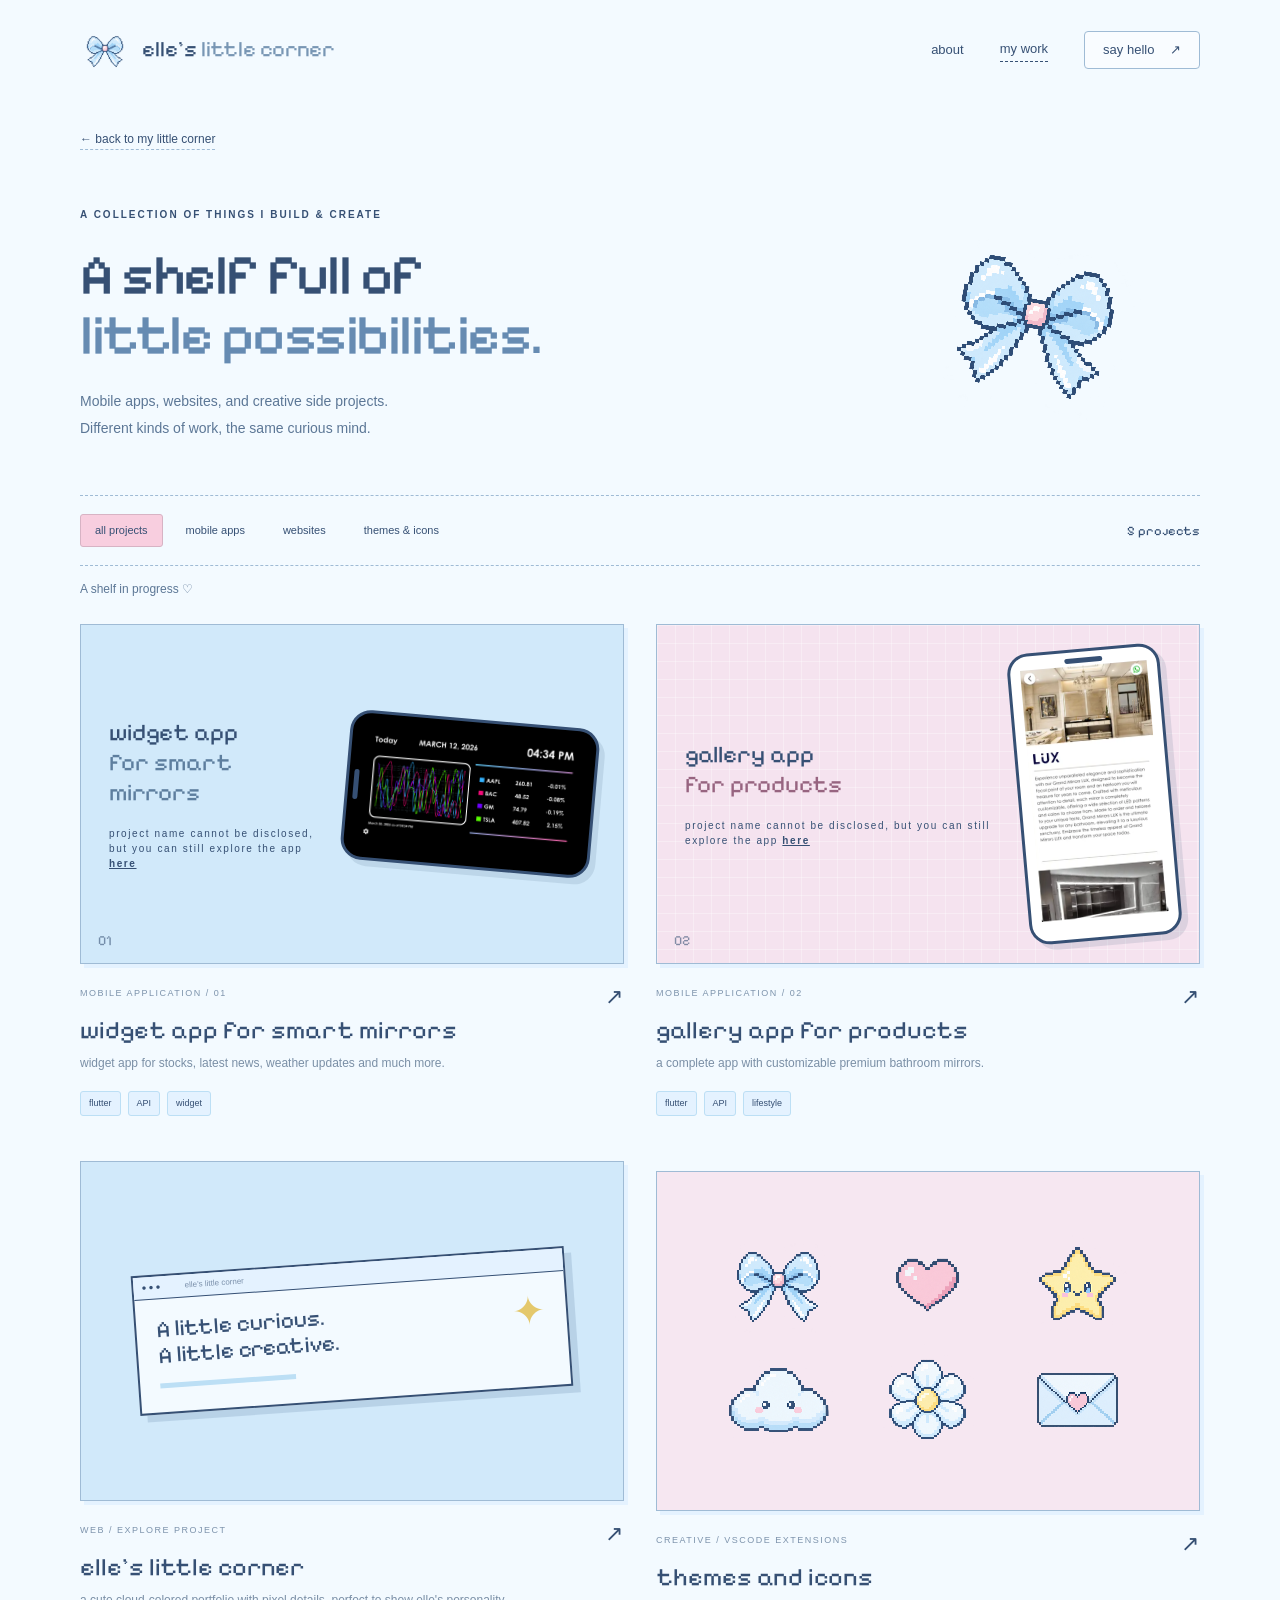
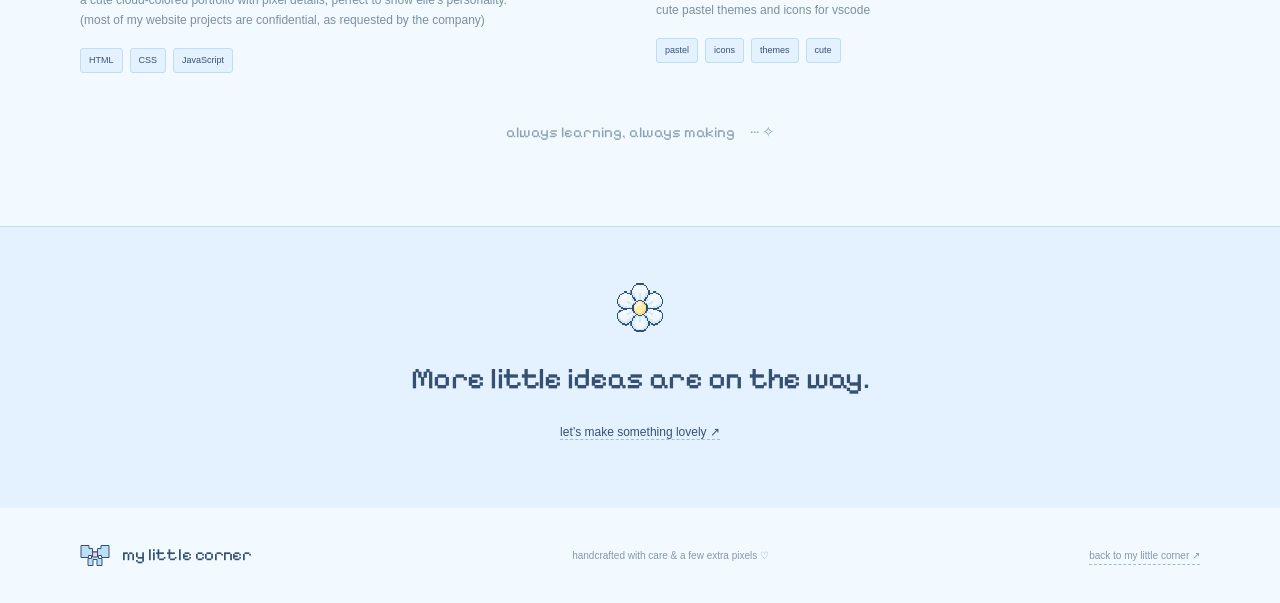
==== commit efc142d5: "Update projects.html" ====
--- a/projects.html
+++ b/projects.html
@@ -41,7 +41,7 @@
                     <div class="filters" aria-label="Filter projects"><button type="button" class="active" data-filter="all" aria-pressed="true">all projects</button><button type="button" data-filter="mobile" aria-pressed="false">mobile apps</button><button type="button" data-filter="web" aria-pressed="false">websites</button><button type="button" data-filter="creative" aria-pressed="false">themes &amp; icons</button></div>
                     <span id="project-count" role="status" aria-live="polite">5 projects</span>
                 </div>
-                <p class="showcase-note">A shelf in progress ♡ App and theme cards are preview spaces until their real screenshots and project details are added.</p>
+                <p class="showcase-note">A shelf in progress ♡ </p>
                 <div class="projects showcase-grid">
                     <button type="button" class="project" data-category="mobile" data-kind="mobile" aria-label="View mobile app project 01 placeholder">
                         <div class="project-art mobile-art mobile-art-blue">
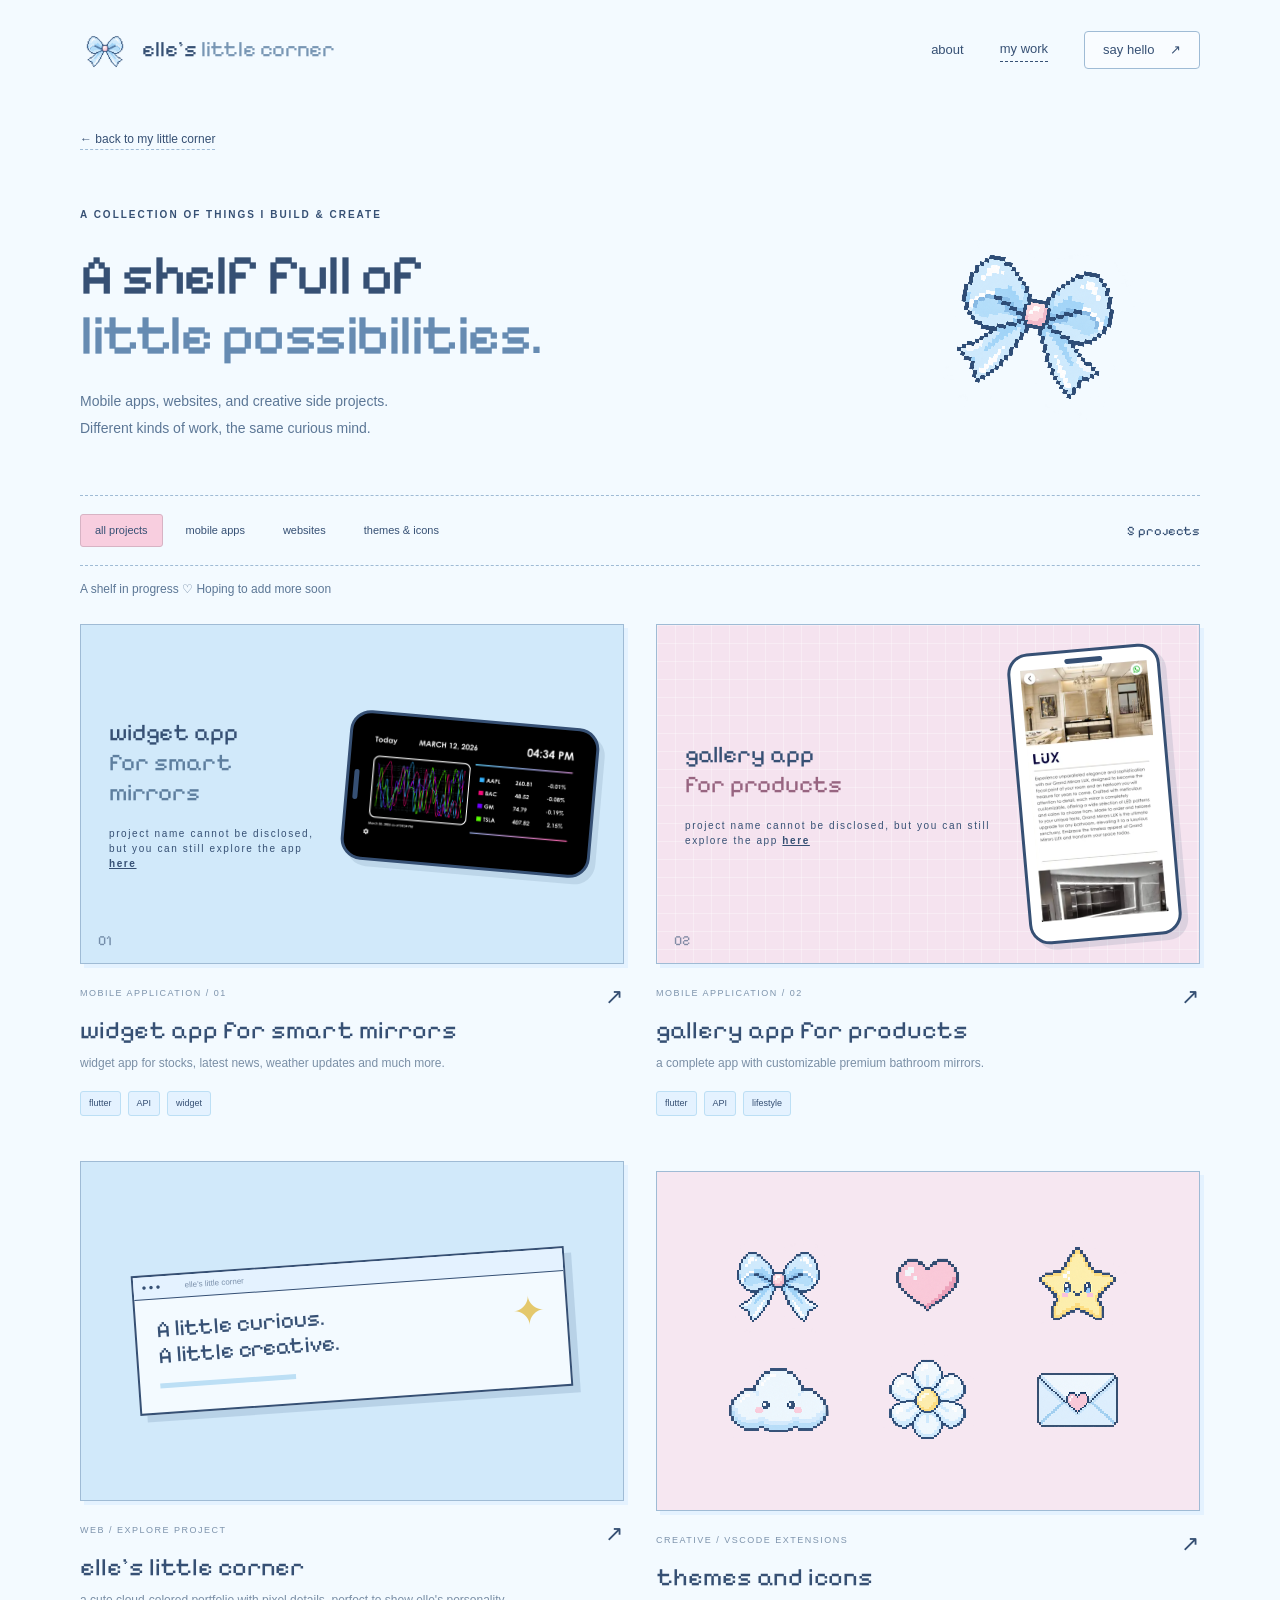
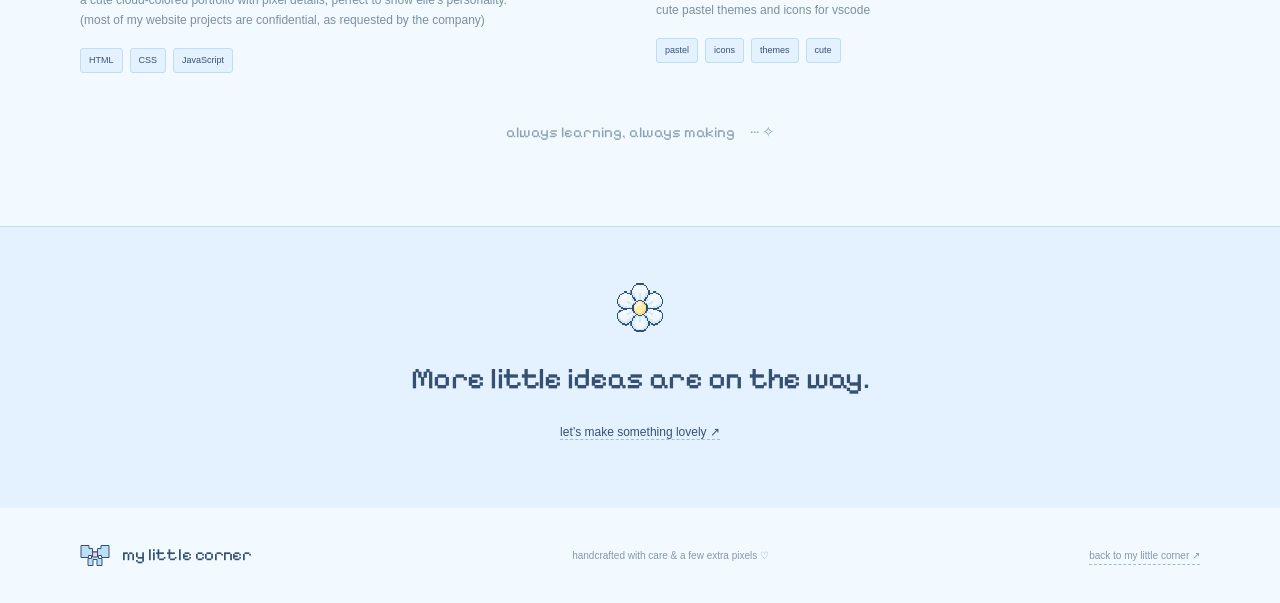
==== commit 254718c9: "Update projects.html" ====
--- a/projects.html
+++ b/projects.html
@@ -41,7 +41,7 @@
                     <div class="filters" aria-label="Filter projects"><button type="button" class="active" data-filter="all" aria-pressed="true">all projects</button><button type="button" data-filter="mobile" aria-pressed="false">mobile apps</button><button type="button" data-filter="web" aria-pressed="false">websites</button><button type="button" data-filter="creative" aria-pressed="false">themes &amp; icons</button></div>
                     <span id="project-count" role="status" aria-live="polite">5 projects</span>
                 </div>
-                <p class="showcase-note">A shelf in progress ♡ </p>
+                <p class="showcase-note">A shelf in progress ♡ Hoping to add more soon</p>
                 <div class="projects showcase-grid">
                     <button type="button" class="project" data-category="mobile" data-kind="mobile" aria-label="View mobile app project 01 placeholder">
                         <div class="project-art mobile-art mobile-art-blue">
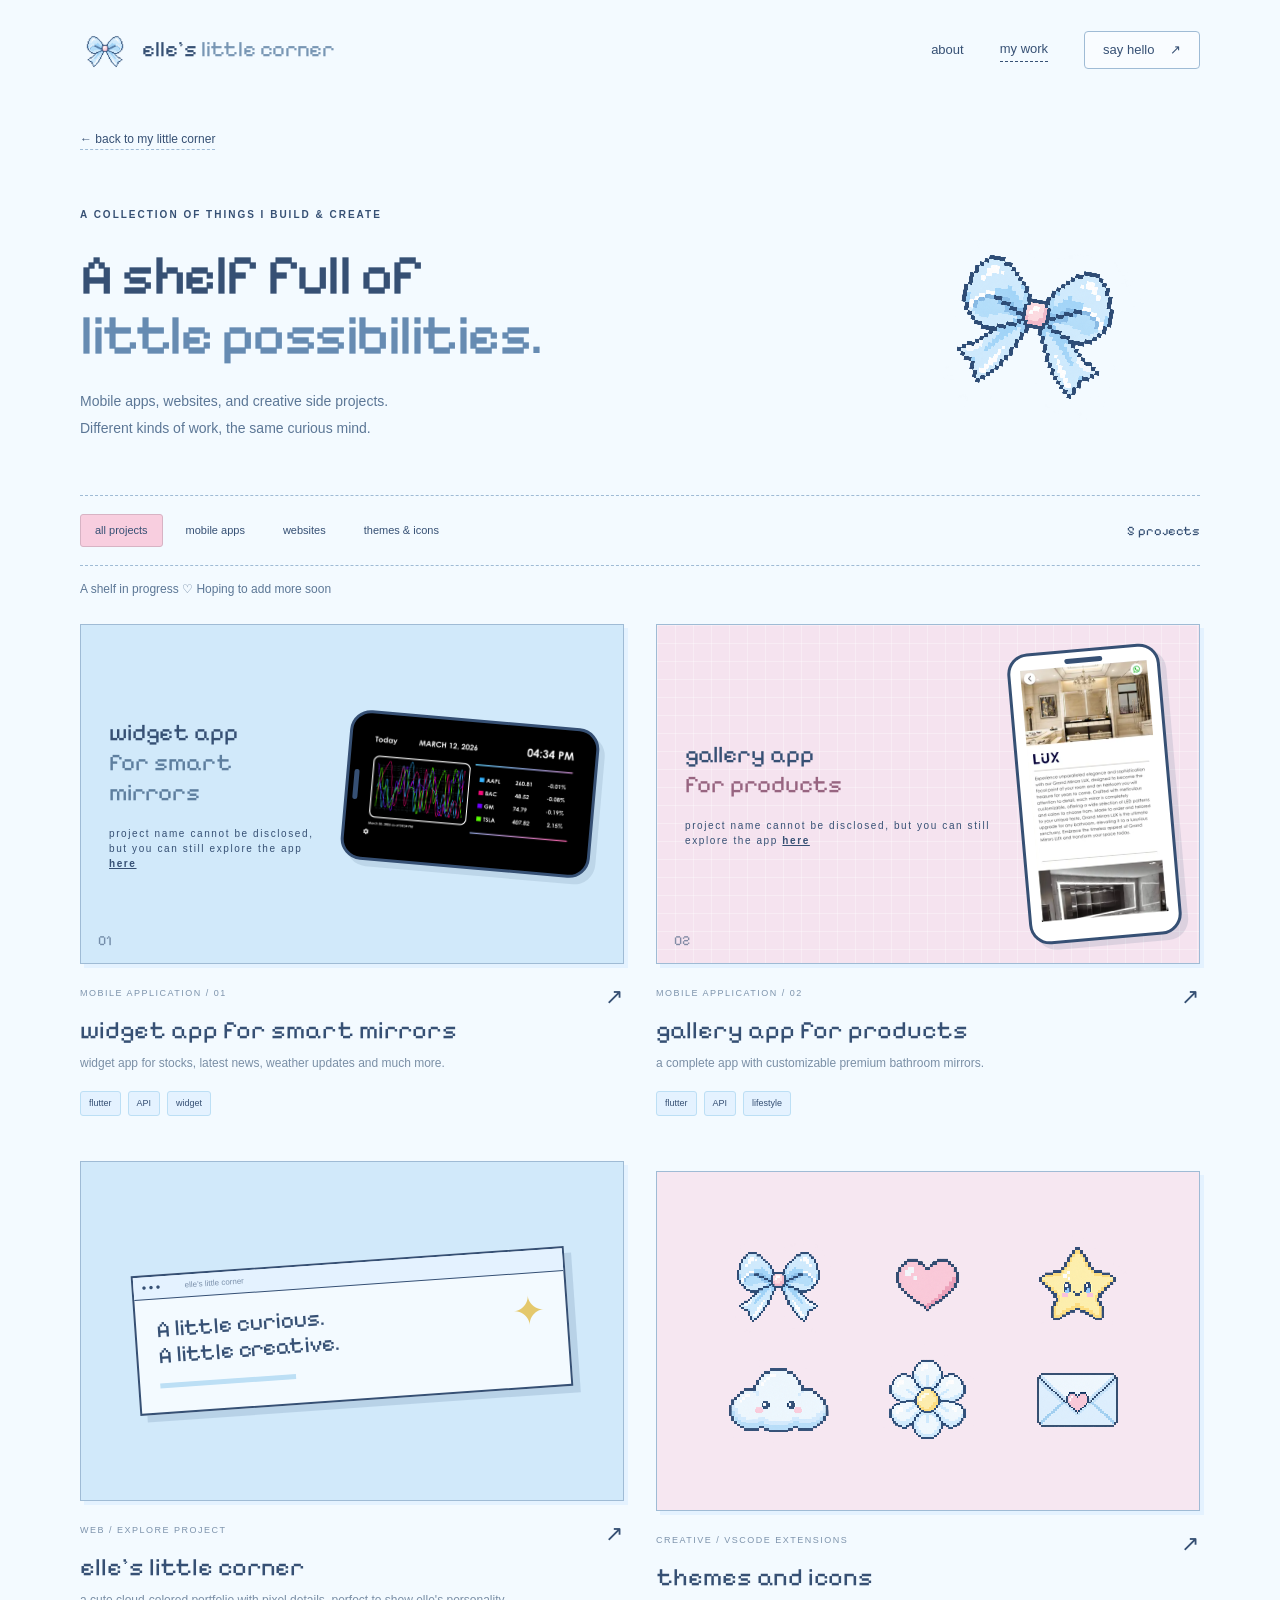
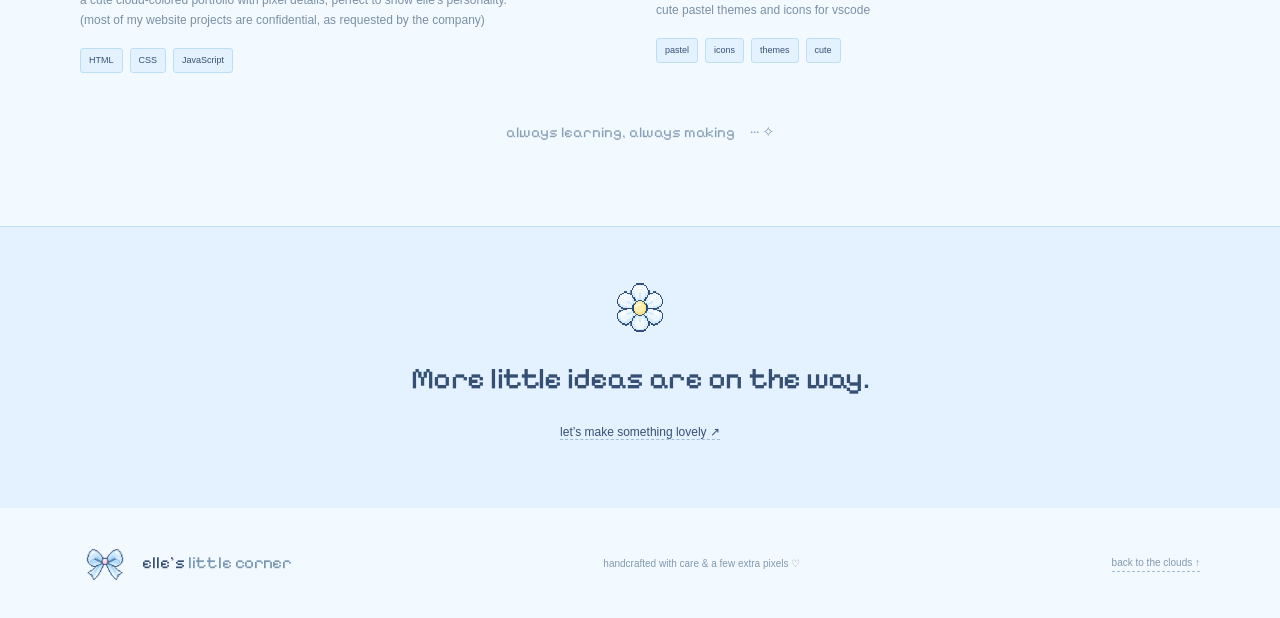
==== commit fec94c54: "Update projects.html" ====
--- a/projects.html
+++ b/projects.html
@@ -3,7 +3,7 @@
     <head>
         <meta charset="utf-8" />
         <meta name="viewport" content="width=device-width, initial-scale=1.0" />
-        <title>Project Shelf — Elle’s Little Corner</title>
+        <title>project shelf — elle’s little corner ♡</title>
         <meta name="description" content="Explore my mobile apps, websites, VS Code themes, and pixel icons." />
         <link rel="stylesheet" href="style.css" />
     </head>
@@ -129,9 +129,9 @@
             </section>
         </main>
         <footer>
-            <a class="brand" href="index.html"
-                ><svg><use href="#bow" /></svg><span>my little corner</span></a
-            ><span>handcrafted with care & a few extra pixels ♡</span><a href="index.html">back to my little corner ↗</a>
+            <a class="brand" href="#home"
+                ><img src="icons/ribbon.png" class="header-icon" alt="Elle's Little Corner" /> <span>elle's <span class="brand-dot">little corner</span></span></a
+            ><span>handcrafted with care & a few extra pixels ♡</span><a href="#home">back to the clouds ↑</a>
         </footer>
         <dialog id="project-dialog" aria-labelledby="dialog-heading">
             <div class="titlebar"><span id="dialog-title">project-preview.txt</span><button id="close-dialog" aria-label="Close dialog">×</button></div>
